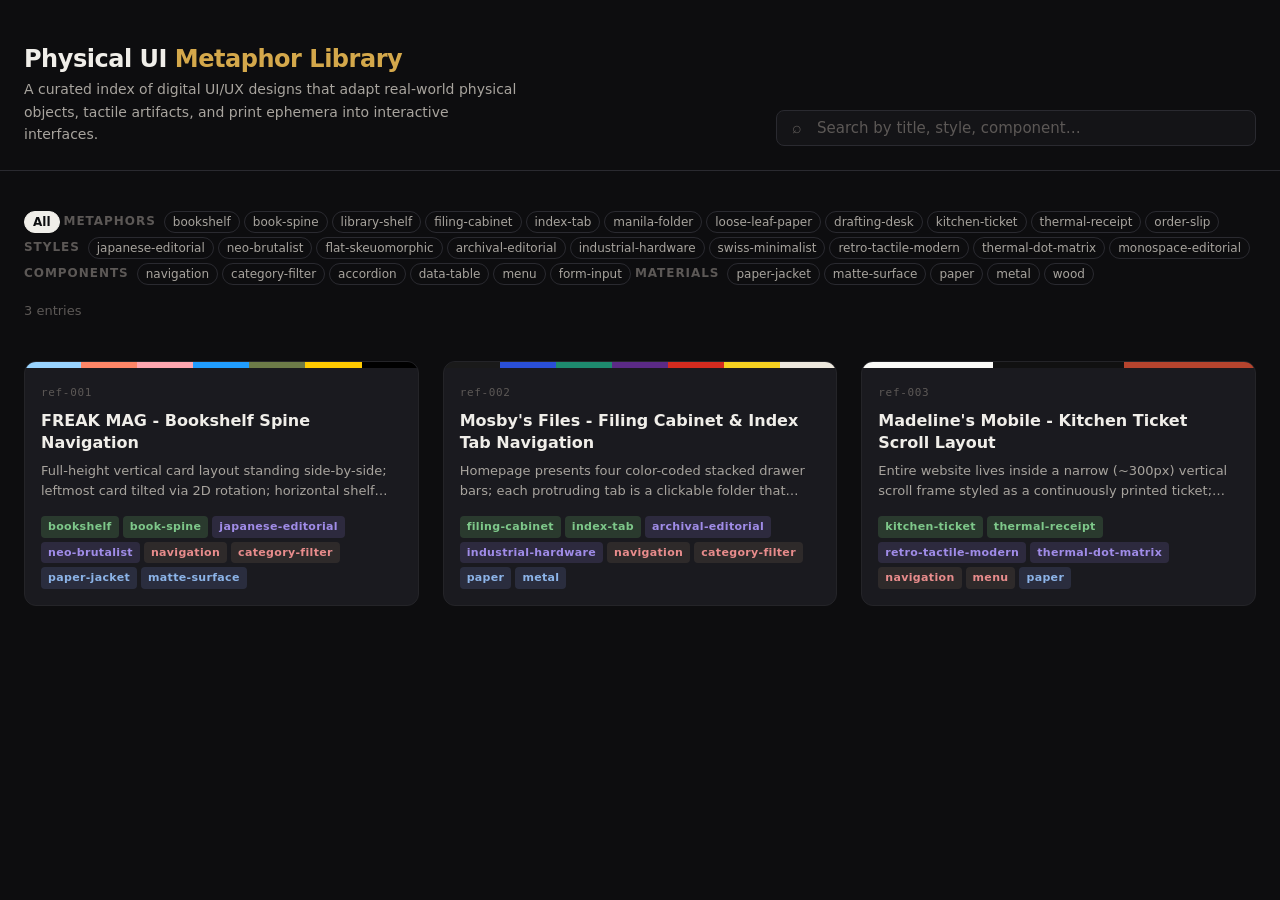
==== frontend_library/index.html @ 83a32ca1 "Add frontend for view" ====
<!DOCTYPE html>
<html lang="en">
<head>
  <meta charset="UTF-8" />
  <meta name="viewport" content="width=device-width, initial-scale=1.0" />
  <meta name="description" content="A curated library of digital UI/UX designs that adapt physical real-world objects and tactile artifacts." />
  <title>Physical UI Metaphor Library</title>

  <link rel="stylesheet" href="assets/css/variables.css" />
  <link rel="stylesheet" href="assets/css/layout.css" />
  <link rel="stylesheet" href="assets/css/components.css" />
</head>
<body>

  <header class="site-header">
    <div class="container">
      <div class="site-header__inner">
        <div>
          <h1 class="site-header__title">Physical UI <span>Metaphor Library</span></h1>
          <p class="site-header__description">
            A curated index of digital UI/UX designs that adapt real-world physical objects,
            tactile artifacts, and print ephemera into interactive interfaces.
          </p>
        </div>
        <div class="search-bar">
          <span class="search-bar__icon" aria-hidden="true">⌕</span>
          <input
            id="search-input"
            class="search-bar__input"
            type="search"
            placeholder="Search by title, style, component…"
            aria-label="Search references"
            autocomplete="off"
            spellcheck="false"
          />
        </div>
      </div>
    </div>
  </header>

  <main class="container">
    <div class="controls">
      <div style="display:flex; align-items:center; justify-content:space-between; gap:1rem; flex-wrap:wrap;">
        <div id="filter-pills" class="filter-pills" role="group" aria-label="Filter by tag"></div>
        <span id="results-count" class="results-count" aria-live="polite"></span>
      </div>
    </div>

    <div id="gallery" class="gallery-grid" role="list" aria-label="Reference entries">
      <!-- Cards injected by app.js -->
      <div class="skeleton" style="height:220px;border-radius:12px;"></div>
      <div class="skeleton" style="height:220px;border-radius:12px;"></div>
      <div class="skeleton" style="height:220px;border-radius:12px;"></div>
    </div>
  </main>

  <script type="module" src="assets/js/utils.js"></script>
  <script type="module" src="assets/js/app.js"></script>
</body>
</html>
---- frontend_library/assets/css/variables.css ----
/* ============================================================
   variables.css — Design token custom properties
   ============================================================ */

:root {
  /* Backgrounds */
  --bg-page:      #0d0d0f;
  --bg-surface:   #141417;
  --bg-card:      #1a1a1f;
  --bg-card-hover:#1f1f26;

  /* Text */
  --text-primary:   #f0eee9;
  --text-secondary: #a8a49e;
  --text-muted:     #5c5856;

  /* Accent & Borders */
  --accent:          #d4a84b;
  --accent-muted:    #8a6d2e;
  --border-subtle:   #2a2a30;
  --border-focus:    #d4a84b;
  --border-card:     #242428;

  /* Tag category colors */
  --tag-metaphor:    #2a3a2e;
  --tag-metaphor-fg: #7ec88a;
  --tag-style:       #2d2a3e;
  --tag-style-fg:    #a08ce8;
  --tag-component:   #2e2a2a;
  --tag-component-fg:#e88c8c;
  --tag-material:    #2a2d3e;
  --tag-material-fg: #8cb4e8;

  /* Spacing */
  --space-xs:  4px;
  --space-sm:  8px;
  --space-md:  16px;
  --space-lg:  24px;
  --space-xl:  40px;
  --space-2xl: 64px;

  /* Radii */
  --radius-sm:  4px;
  --radius-md:  8px;
  --radius-lg:  12px;
  --radius-pill: 999px;

  /* Typography */
  --font-sans: 'Inter', 'Segoe UI', system-ui, -apple-system, sans-serif;
  --font-mono: 'JetBrains Mono', 'Fira Code', 'Cascadia Code', ui-monospace, monospace;

  /* Transitions */
  --transition-fast: 120ms ease;
  --transition-base: 200ms ease;
}
---- frontend_library/assets/css/layout.css ----
/* ============================================================
   layout.css — Reset, container, and responsive grid
   ============================================================ */

/* Universal box-sizing reset */
*,
*::before,
*::after {
  box-sizing: border-box;
  margin: 0;
  padding: 0;
}

/* Clean body defaults */
html {
  font-size: 16px;
  -webkit-text-size-adjust: 100%;
  scroll-behavior: smooth;
}

body {
  background-color: var(--bg-page);
  color: var(--text-primary);
  font-family: var(--font-sans);
  font-size: 0.9375rem;
  line-height: 1.6;
  min-height: 100vh;
  -webkit-font-smoothing: antialiased;
  -moz-osx-font-smoothing: grayscale;
}

/* Responsive container */
.container {
  max-width: 1280px;
  margin: 0 auto;
  padding: 0 var(--space-lg);
  width: 100%;
}

/* ── Site header ── */
.site-header {
  border-bottom: 1px solid var(--border-subtle);
  padding: var(--space-xl) 0 var(--space-lg);
  margin-bottom: var(--space-xl);
}

.site-header__inner {
  display: flex;
  flex-direction: column;
  gap: var(--space-lg);
}

.site-header__title {
  font-size: 1.5rem;
  font-weight: 700;
  letter-spacing: -0.02em;
  color: var(--text-primary);
}

.site-header__title span {
  color: var(--accent);
}

.site-header__description {
  color: var(--text-secondary);
  font-size: 0.875rem;
  max-width: 56ch;
}

/* ── Gallery grid ── */
.gallery-grid {
  display: grid;
  grid-template-columns: repeat(auto-fill, minmax(320px, 1fr));
  gap: var(--space-lg);
  align-items: start;
}

/* ── Detail layout ── */
.detail-layout {
  display: grid;
  grid-template-columns: 1fr;
  gap: var(--space-xl);
  padding-bottom: var(--space-2xl);
}

@media (min-width: 768px) {
  .detail-layout {
    grid-template-columns: 1fr 1fr;
  }
  .detail-layout__full {
    grid-column: 1 / -1;
  }
}

/* ── Controls bar ── */
.controls {
  display: flex;
  flex-direction: column;
  gap: var(--space-md);
  margin-bottom: var(--space-xl);
}

@media (min-width: 640px) {
  .site-header__inner {
    flex-direction: row;
    align-items: flex-end;
    justify-content: space-between;
  }
  .site-header__description {
    text-align: left;
  }
}

/* ── Empty state ── */
.empty-state {
  grid-column: 1 / -1;
  text-align: center;
  padding: var(--space-2xl) 0;
  color: var(--text-muted);
}

.empty-state__icon {
  font-size: 2.5rem;
  margin-bottom: var(--space-md);
}

.empty-state__message {
  font-size: 1rem;
  color: var(--text-secondary);
}

/* ── Back link ── */
.back-link {
  display: inline-flex;
  align-items: center;
  gap: var(--space-xs);
  color: var(--text-secondary);
  text-decoration: none;
  font-size: 0.875rem;
  transition: color var(--transition-fast);
  margin-bottom: var(--space-xl);
  margin-top: var(--space-lg);
}

.back-link:hover {
  color: var(--accent);
}

/* ── Error state ── */
.error-state {
  text-align: center;
  padding: var(--space-2xl) 0;
}

.error-state__code {
  font-family: var(--font-mono);
  font-size: 3rem;
  font-weight: 700;
  color: var(--border-subtle);
}

.error-state__message {
  color: var(--text-secondary);
  margin-top: var(--space-sm);
  margin-bottom: var(--space-lg);
}
---- frontend_library/assets/css/components.css ----
/* ============================================================
   components.css — Cards, search bar, pills, swatches, detail
   ============================================================ */

/* ── Search bar ── */
.search-bar {
  position: relative;
  width: 100%;
  max-width: 480px;
}

.search-bar__icon {
  position: absolute;
  left: var(--space-md);
  top: 50%;
  transform: translateY(-50%);
  color: var(--text-muted);
  pointer-events: none;
  font-size: 1rem;
}

.search-bar__input {
  width: 100%;
  background: var(--bg-surface);
  border: 1px solid var(--border-subtle);
  border-radius: var(--radius-md);
  color: var(--text-primary);
  font-family: var(--font-sans);
  font-size: 0.9375rem;
  padding: var(--space-sm) var(--space-md) var(--space-sm) 2.5rem;
  outline: none;
  transition: border-color var(--transition-fast), box-shadow var(--transition-fast);
}

.search-bar__input::placeholder {
  color: var(--text-muted);
}

.search-bar__input:focus {
  border-color: var(--border-focus);
  box-shadow: 0 0 0 3px color-mix(in srgb, var(--accent) 15%, transparent);
}

/* ── Filter pills ── */
.filter-pills {
  display: flex;
  flex-wrap: wrap;
  gap: var(--space-xs);
  align-items: center;
}

.filter-pills__label {
  font-size: 0.75rem;
  font-weight: 600;
  color: var(--text-muted);
  letter-spacing: 0.08em;
  text-transform: uppercase;
  margin-right: var(--space-xs);
  white-space: nowrap;
}

.pill {
  display: inline-flex;
  align-items: center;
  gap: var(--space-xs);
  padding: 3px var(--space-sm);
  border-radius: var(--radius-pill);
  border: 1px solid var(--border-subtle);
  background: transparent;
  color: var(--text-secondary);
  font-size: 0.75rem;
  font-family: var(--font-sans);
  font-weight: 500;
  cursor: pointer;
  transition: all var(--transition-fast);
  white-space: nowrap;
}

.pill:hover {
  border-color: var(--accent-muted);
  color: var(--text-primary);
}

.pill.is-active {
  background: var(--accent);
  border-color: var(--accent);
  color: #0d0d0f;
  font-weight: 600;
}

.pill[data-category="all"].is-active {
  background: var(--text-primary);
  border-color: var(--text-primary);
  color: var(--bg-page);
}

/* ── Reference card ── */
.ref-card {
  background: var(--bg-card);
  border: 1px solid var(--border-card);
  border-radius: var(--radius-lg);
  overflow: hidden;
  cursor: pointer;
  text-decoration: none;
  color: inherit;
  display: flex;
  flex-direction: column;
  transition: transform var(--transition-base), border-color var(--transition-base), box-shadow var(--transition-base);
}

.ref-card:hover {
  transform: translateY(-3px);
  border-color: var(--accent-muted);
  box-shadow: 0 8px 32px rgba(0, 0, 0, 0.4);
}

.ref-card:focus-visible {
  outline: 2px solid var(--border-focus);
  outline-offset: 2px;
}

/* Card color strip */
.ref-card__swatch-strip {
  display: flex;
  height: 6px;
  overflow: hidden;
}

.ref-card__swatch-strip-item {
  flex: 1;
}

/* Card body */
.ref-card__body {
  padding: var(--space-md);
  display: flex;
  flex-direction: column;
  gap: var(--space-sm);
  flex: 1;
}

.ref-card__id {
  font-family: var(--font-mono);
  font-size: 0.6875rem;
  color: var(--text-muted);
  letter-spacing: 0.06em;
}

.ref-card__title {
  font-size: 1rem;
  font-weight: 600;
  color: var(--text-primary);
  line-height: 1.35;
}

.ref-card__affordance {
  font-size: 0.8125rem;
  color: var(--text-secondary);
  line-height: 1.5;
  display: -webkit-box;
  -webkit-line-clamp: 2;
  -webkit-box-orient: vertical;
  overflow: hidden;
}

/* Card tags */
.ref-card__tags {
  display: flex;
  flex-wrap: wrap;
  gap: var(--space-xs);
  margin-top: auto;
  padding-top: var(--space-sm);
}

/* ── Tag badges ── */
.badge {
  display: inline-block;
  padding: 2px 7px;
  border-radius: var(--radius-sm);
  font-size: 0.6875rem;
  font-weight: 600;
  letter-spacing: 0.03em;
  white-space: nowrap;
}

.badge--metaphor {
  background: var(--tag-metaphor);
  color: var(--tag-metaphor-fg);
}

.badge--style {
  background: var(--tag-style);
  color: var(--tag-style-fg);
}

.badge--component {
  background: var(--tag-component);
  color: var(--tag-component-fg);
}

.badge--material {
  background: var(--tag-material);
  color: var(--tag-material-fg);
}

/* ── Color swatches (interactive) ── */
.swatch-row {
  display: flex;
  flex-wrap: wrap;
  gap: var(--space-sm);
}

.swatch {
  position: relative;
  width: 36px;
  height: 36px;
  border-radius: var(--radius-sm);
  border: 1px solid rgba(255,255,255,0.08);
  cursor: pointer;
  transition: transform var(--transition-fast), box-shadow var(--transition-fast);
  flex-shrink: 0;
}

.swatch:hover {
  transform: scale(1.15);
  box-shadow: 0 4px 12px rgba(0,0,0,0.5);
}

.swatch::after {
  content: attr(data-hex);
  position: absolute;
  bottom: calc(100% + 6px);
  left: 50%;
  transform: translateX(-50%);
  background: var(--bg-surface);
  border: 1px solid var(--border-subtle);
  border-radius: var(--radius-sm);
  color: var(--text-primary);
  font-family: var(--font-mono);
  font-size: 0.6875rem;
  padding: 2px 6px;
  white-space: nowrap;
  opacity: 0;
  pointer-events: none;
  transition: opacity var(--transition-fast);
  z-index: 10;
}

.swatch:hover::after,
.swatch.is-copied::after {
  opacity: 1;
}

.swatch.is-copied::after {
  content: 'Copied!';
  color: var(--accent);
}

/* ── Detail view sections ── */
.section-title {
  font-size: 0.6875rem;
  font-weight: 700;
  letter-spacing: 0.1em;
  text-transform: uppercase;
  color: var(--text-muted);
  margin-bottom: var(--space-md);
  padding-bottom: var(--space-sm);
  border-bottom: 1px solid var(--border-subtle);
}

.detail-panel {
  background: var(--bg-surface);
  border: 1px solid var(--border-subtle);
  border-radius: var(--radius-lg);
  padding: var(--space-lg);
}

.detail-panel + .detail-panel {
  /* spacing handled by grid gap */
}

.detail-header {
  margin-bottom: var(--space-xl);
}

.detail-header__id {
  font-family: var(--font-mono);
  font-size: 0.75rem;
  color: var(--accent);
  letter-spacing: 0.06em;
  margin-bottom: var(--space-sm);
}

.detail-header__title {
  font-size: 1.75rem;
  font-weight: 700;
  letter-spacing: -0.02em;
  line-height: 1.2;
  margin-bottom: var(--space-md);
}

.detail-header__tags {
  display: flex;
  flex-wrap: wrap;
  gap: var(--space-xs);
}

/* Token spec rows */
.token-spec {
  display: flex;
  flex-direction: column;
  gap: var(--space-xs);
  margin-bottom: var(--space-md);
}

.token-spec__label {
  font-size: 0.75rem;
  font-weight: 600;
  color: var(--text-muted);
  letter-spacing: 0.06em;
  text-transform: uppercase;
}

.token-spec__value {
  font-size: 0.875rem;
  color: var(--text-secondary);
  line-height: 1.5;
}

.token-spec__value--mono {
  font-family: var(--font-mono);
  font-size: 0.8125rem;
  background: var(--bg-card);
  border: 1px solid var(--border-subtle);
  border-radius: var(--radius-sm);
  padding: var(--space-sm) var(--space-md);
  color: var(--text-primary);
}

/* Affordance block */
.affordance-block {
  display: flex;
  flex-direction: column;
  gap: var(--space-md);
}

.affordance-item {
  padding: var(--space-md);
  background: var(--bg-card);
  border-radius: var(--radius-md);
  border-left: 3px solid var(--border-subtle);
}

.affordance-item--physical {
  border-left-color: var(--tag-metaphor-fg);
}

.affordance-item--digital {
  border-left-color: var(--tag-component-fg);
}

.affordance-item__label {
  font-size: 0.6875rem;
  font-weight: 700;
  letter-spacing: 0.08em;
  text-transform: uppercase;
  color: var(--text-muted);
  margin-bottom: var(--space-xs);
}

.affordance-item__text {
  font-size: 0.875rem;
  color: var(--text-primary);
  line-height: 1.6;
}

/* Mechanics list */
.mechanics-list {
  list-style: none;
  display: flex;
  flex-direction: column;
  gap: var(--space-sm);
}

.mechanics-list__item {
  display: flex;
  gap: var(--space-sm);
  align-items: flex-start;
  font-size: 0.875rem;
  color: var(--text-secondary);
  line-height: 1.5;
  padding: var(--space-sm) var(--space-md);
  background: var(--bg-card);
  border-radius: var(--radius-md);
}

.mechanics-list__item::before {
  content: '→';
  color: var(--accent);
  flex-shrink: 0;
  font-family: var(--font-mono);
}

/* Usability notes */
.usability-block {
  font-size: 0.875rem;
  color: var(--text-secondary);
  line-height: 1.7;
  padding: var(--space-md);
  background: var(--bg-card);
  border-radius: var(--radius-md);
  border: 1px solid var(--border-subtle);
}

/* Results count */
.results-count {
  font-size: 0.8125rem;
  color: var(--text-muted);
  align-self: center;
}

/* Loading skeleton pulse */
@keyframes pulse {
  0%, 100% { opacity: 0.4; }
  50% { opacity: 0.8; }
}

.skeleton {
  background: var(--bg-card);
  border-radius: var(--radius-md);
  animation: pulse 1.5s ease-in-out infinite;
}



/* ── Preview Stage ─────────────────────────────────────────────────────────── */

.preview-stage {
  background: var(--bg-surface);
  border: 1px solid var(--border-subtle);
  border-radius: var(--radius-lg);
  padding: var(--space-lg);
  min-height: 320px;
  display: flex;
  flex-direction: column;
  overflow: hidden;
  position: relative;
}

.preview-stage__loading {
  display: flex;
  align-items: center;
  justify-content: center;
  flex: 1;
  color: var(--text-muted);
  font-size: 0.875rem;
  gap: var(--space-sm);
}

.preview-stage__loading::before {
  content: '';
  width: 14px;
  height: 14px;
  border: 2px solid var(--border-subtle);
  border-top-color: var(--accent);
  border-radius: 50%;
  animation: preview-spin 0.7s linear infinite;
  flex-shrink: 0;
}

@keyframes preview-spin {
  to { transform: rotate(360deg); }
}

.preview-stage__error {
  display: flex;
  align-items: center;
  justify-content: center;
  flex: 1;
  font-size: 0.8125rem;
  color: var(--text-muted);
  font-style: italic;
}
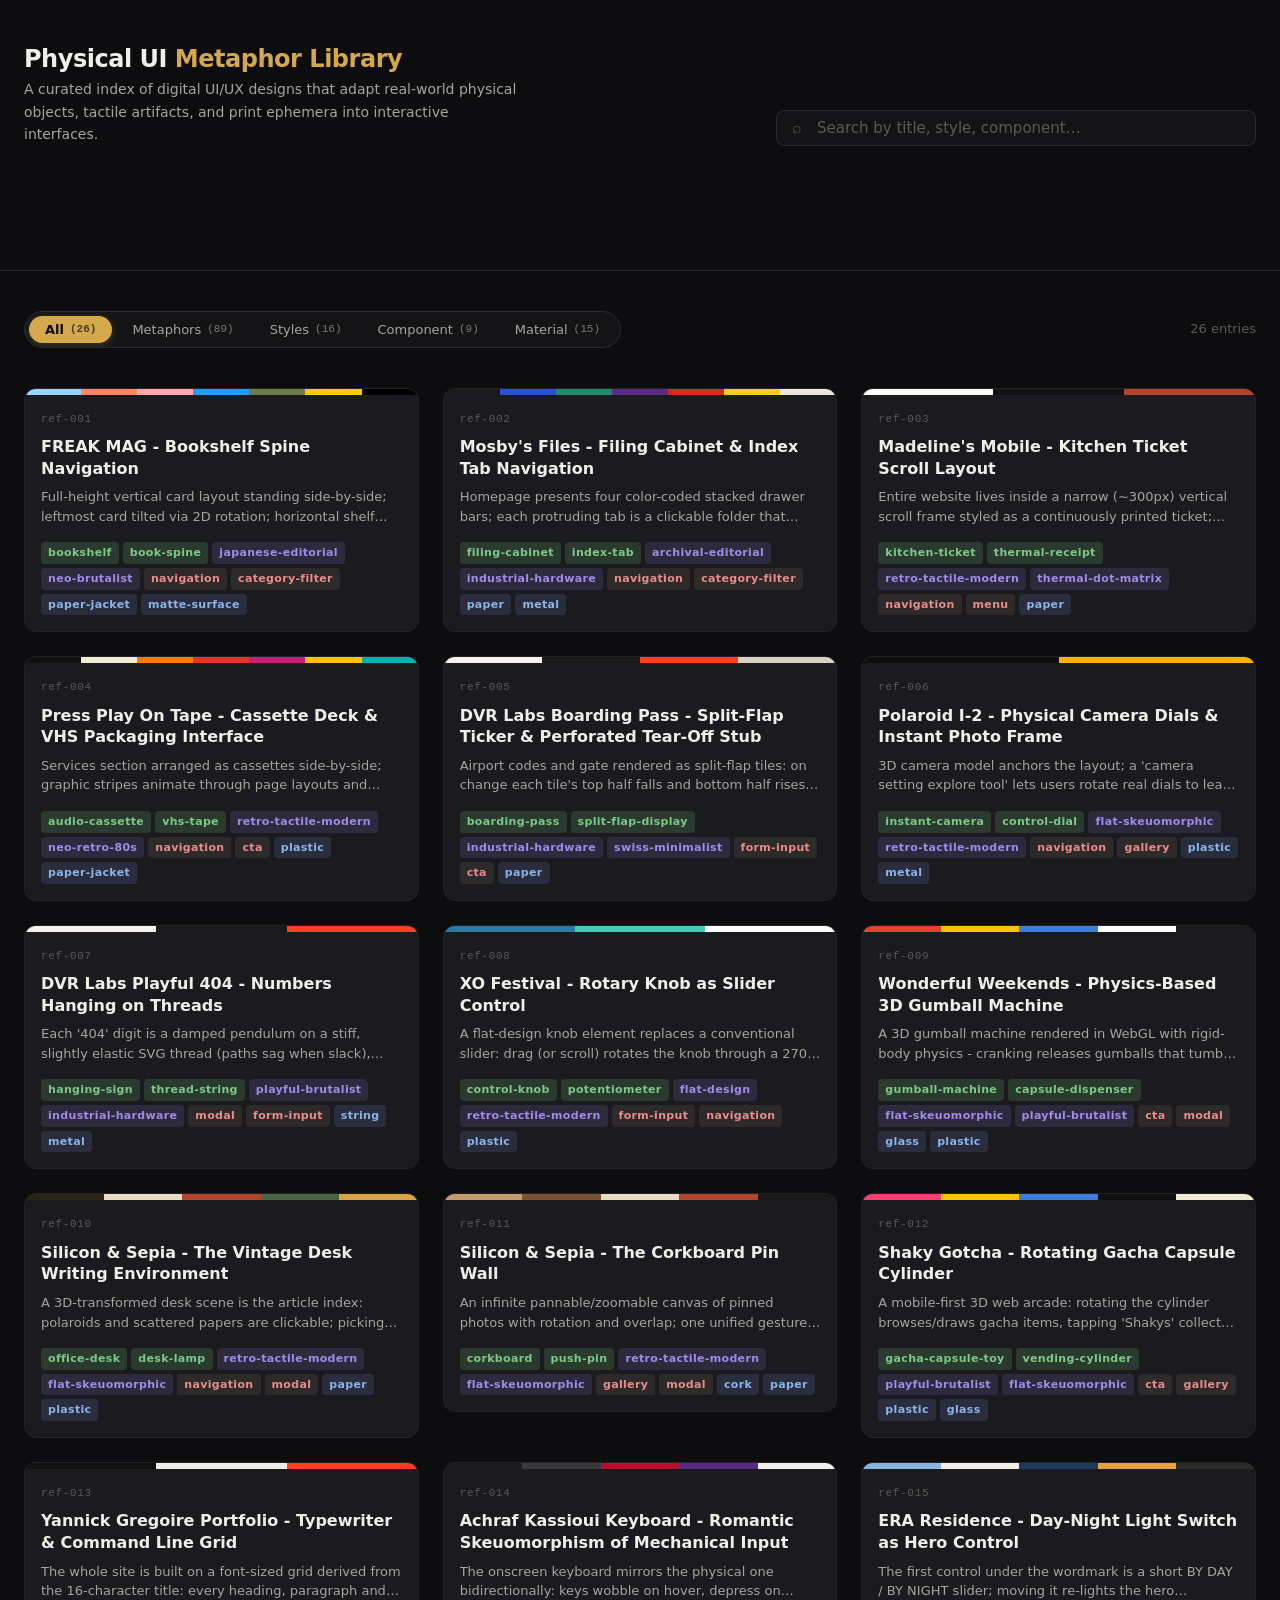
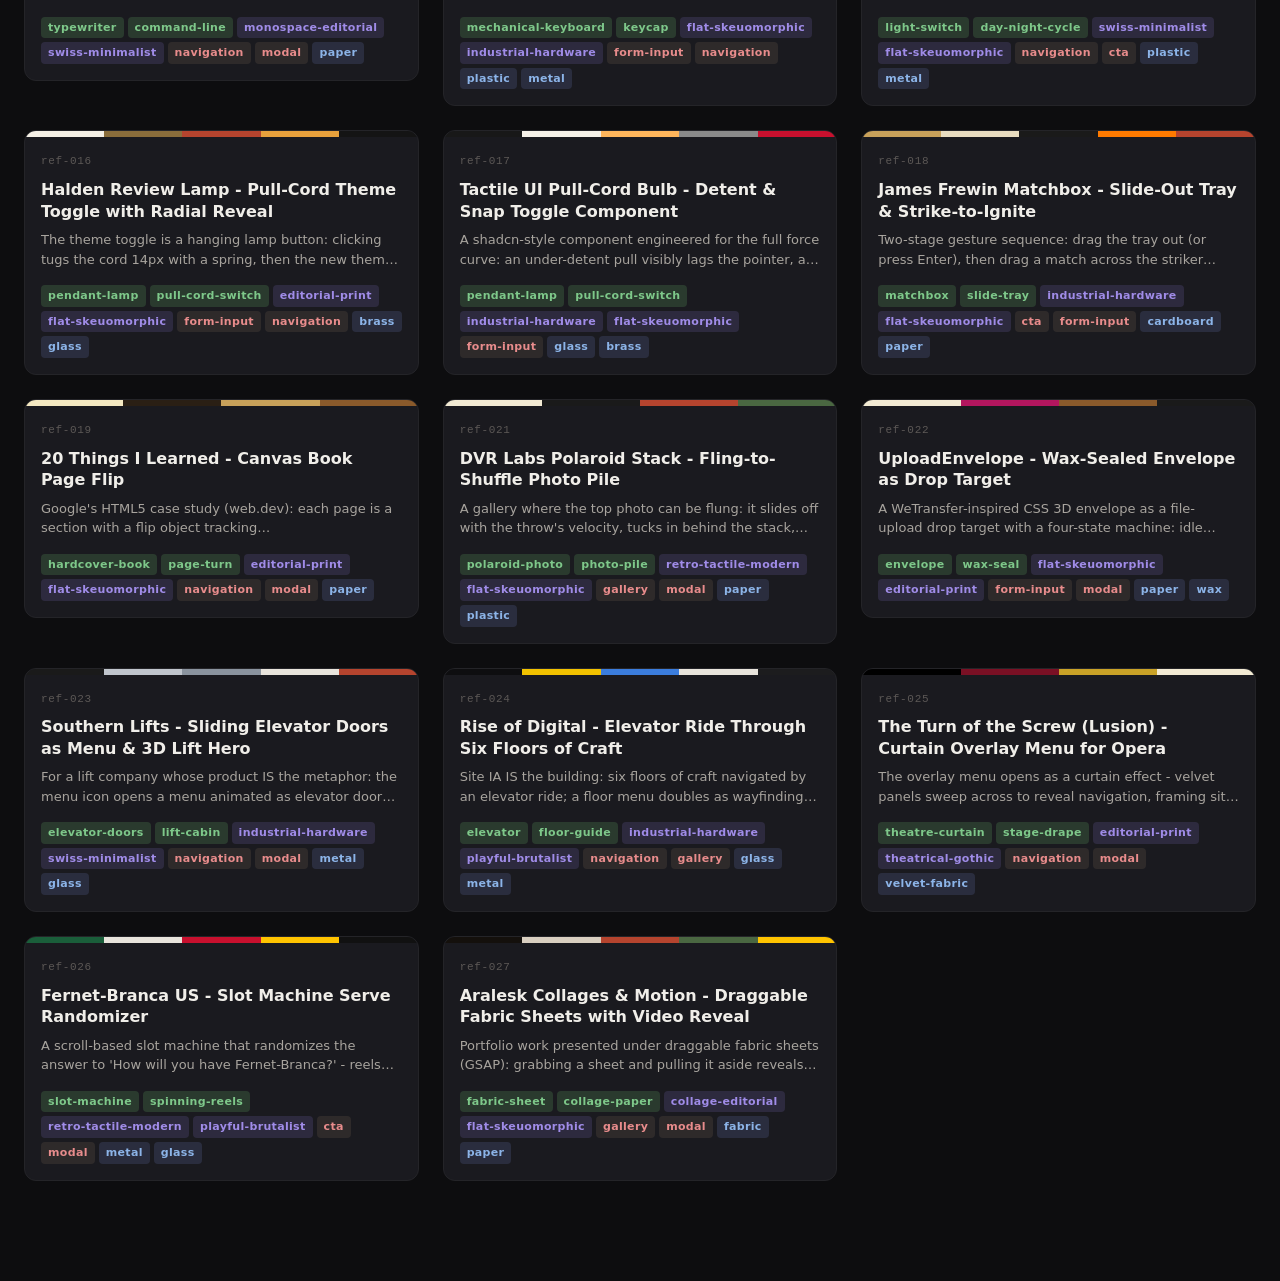
==== commit c2e5d93b: "update" ====
--- a/frontend_library/index.html
+++ b/frontend_library/index.html
@@ -40,9 +40,18 @@
 
   <main class="container">
     <div class="controls">
-      <div style="display:flex; align-items:center; justify-content:space-between; gap:1rem; flex-wrap:wrap;">
+      <!-- Tier 1: Category Tab Navigation -->
+      <div class="nav-tabs-bar">
+        <div id="category-tabs" class="nav-tabs" role="tablist" aria-label="Filter category tabs"></div>
+        <span id="results-count" class="results-count" aria-live="polite"></span>
+      </div>
+
+      <!-- Tier 2: Sub-filter Pills (Contextual to selected tab) -->
+      <div id="sub-filter-row" class="sub-filter-row" style="display: none;">
+        <div class="sub-filter-header">
+          <span id="sub-filter-title" class="sub-filter-title">Filter by Tag</span>
+        </div>
         <div id="filter-pills" class="filter-pills" role="group" aria-label="Filter by tag"></div>
-        <span id="results-count" class="results-count" aria-live="polite"></span>
       </div>
     </div>
 
--- a/frontend_library/assets/css/layout.css
+++ b/frontend_library/assets/css/layout.css
@@ -35,6 +35,7 @@
   margin: 0 auto;
   padding: 0 var(--space-lg);
   width: 100%;
+  padding-bottom: 100px;
 }
 
 /* ── Site header ── */
@@ -87,6 +88,7 @@
   .detail-layout {
     grid-template-columns: 1fr 1fr;
   }
+
   .detail-layout__full {
     grid-column: 1 / -1;
   }
@@ -106,6 +108,7 @@
     align-items: flex-end;
     justify-content: space-between;
   }
+
   .site-header__description {
     text-align: left;
   }
@@ -163,5 +166,4 @@
   color: var(--text-secondary);
   margin-top: var(--space-sm);
   margin-bottom: var(--space-lg);
-}
-
+}
--- a/frontend_library/assets/css/components.css
+++ b/frontend_library/assets/css/components.css
@@ -41,22 +41,99 @@
   box-shadow: 0 0 0 3px color-mix(in srgb, var(--accent) 15%, transparent);
 }
 
-/* ── Filter pills ── */
+/* ── Category Tab Navigation ── */
+.nav-tabs-bar {
+  display: flex;
+  align-items: center;
+  justify-content: space-between;
+  gap: var(--space-md);
+  flex-wrap: wrap;
+  width: 100%;
+}
+
+.nav-tabs {
+  display: inline-flex;
+  gap: 4px;
+  background: var(--bg-surface);
+  padding: 4px;
+  border-radius: var(--radius-pill);
+  border: 1px solid var(--border-subtle);
+  overflow-x: auto;
+  max-width: 100%;
+}
+
+.tab-btn {
+  display: inline-flex;
+  align-items: center;
+  gap: 6px;
+  padding: 6px 16px;
+  border-radius: var(--radius-pill);
+  border: none;
+  background: transparent;
+  color: var(--text-secondary);
+  font-family: var(--font-sans);
+  font-size: 0.8125rem;
+  font-weight: 500;
+  cursor: pointer;
+  transition: all var(--transition-fast);
+  white-space: nowrap;
+}
+
+.tab-btn:hover {
+  color: var(--text-primary);
+  background: rgba(255, 255, 255, 0.05);
+}
+
+.tab-btn.is-active {
+  background: var(--accent);
+  color: #0d0d0f;
+  font-weight: 600;
+  box-shadow: 0 2px 8px rgba(212, 168, 75, 0.25);
+}
+
+.tab-count {
+  font-family: var(--font-mono);
+  font-size: 0.6875rem;
+  opacity: 0.7;
+}
+
+/* ── Contextual Sub-filter Row ── */
+.sub-filter-row {
+  width: 100%;
+  margin-top: var(--space-sm);
+  padding: var(--space-sm) var(--space-md);
+  background: rgba(255, 255, 255, 0.02);
+  border: 1px solid var(--border-subtle);
+  border-radius: var(--radius-md);
+  animation: tabFadeIn 0.2s cubic-bezier(0.2, 0.8, 0.2, 1);
+}
+
+@keyframes tabFadeIn {
+  from { opacity: 0; transform: translateY(-4px); }
+  to { opacity: 1; transform: translateY(0); }
+}
+
+.sub-filter-header {
+  display: flex;
+  align-items: center;
+  justify-content: space-between;
+  margin-bottom: var(--space-xs);
+}
+
+.sub-filter-title {
+  font-size: 0.6875rem;
+  font-weight: 700;
+  letter-spacing: 0.1em;
+  text-transform: uppercase;
+  color: var(--text-muted);
+}
+
+/* ── Sub-filter pills ── */
 .filter-pills {
   display: flex;
   flex-wrap: wrap;
   gap: var(--space-xs);
   align-items: center;
-}
-
-.filter-pills__label {
-  font-size: 0.75rem;
-  font-weight: 600;
-  color: var(--text-muted);
-  letter-spacing: 0.08em;
-  text-transform: uppercase;
-  margin-right: var(--space-xs);
-  white-space: nowrap;
 }
 
 .pill {
@@ -79,6 +156,7 @@
 .pill:hover {
   border-color: var(--accent-muted);
   color: var(--text-primary);
+  background: rgba(255, 255, 255, 0.03);
 }
 
 .pill.is-active {
@@ -88,7 +166,7 @@
   font-weight: 600;
 }
 
-.pill[data-category="all"].is-active {
+.pill[data-value="all"].is-active {
   background: var(--text-primary);
   border-color: var(--text-primary);
   color: var(--bg-page);
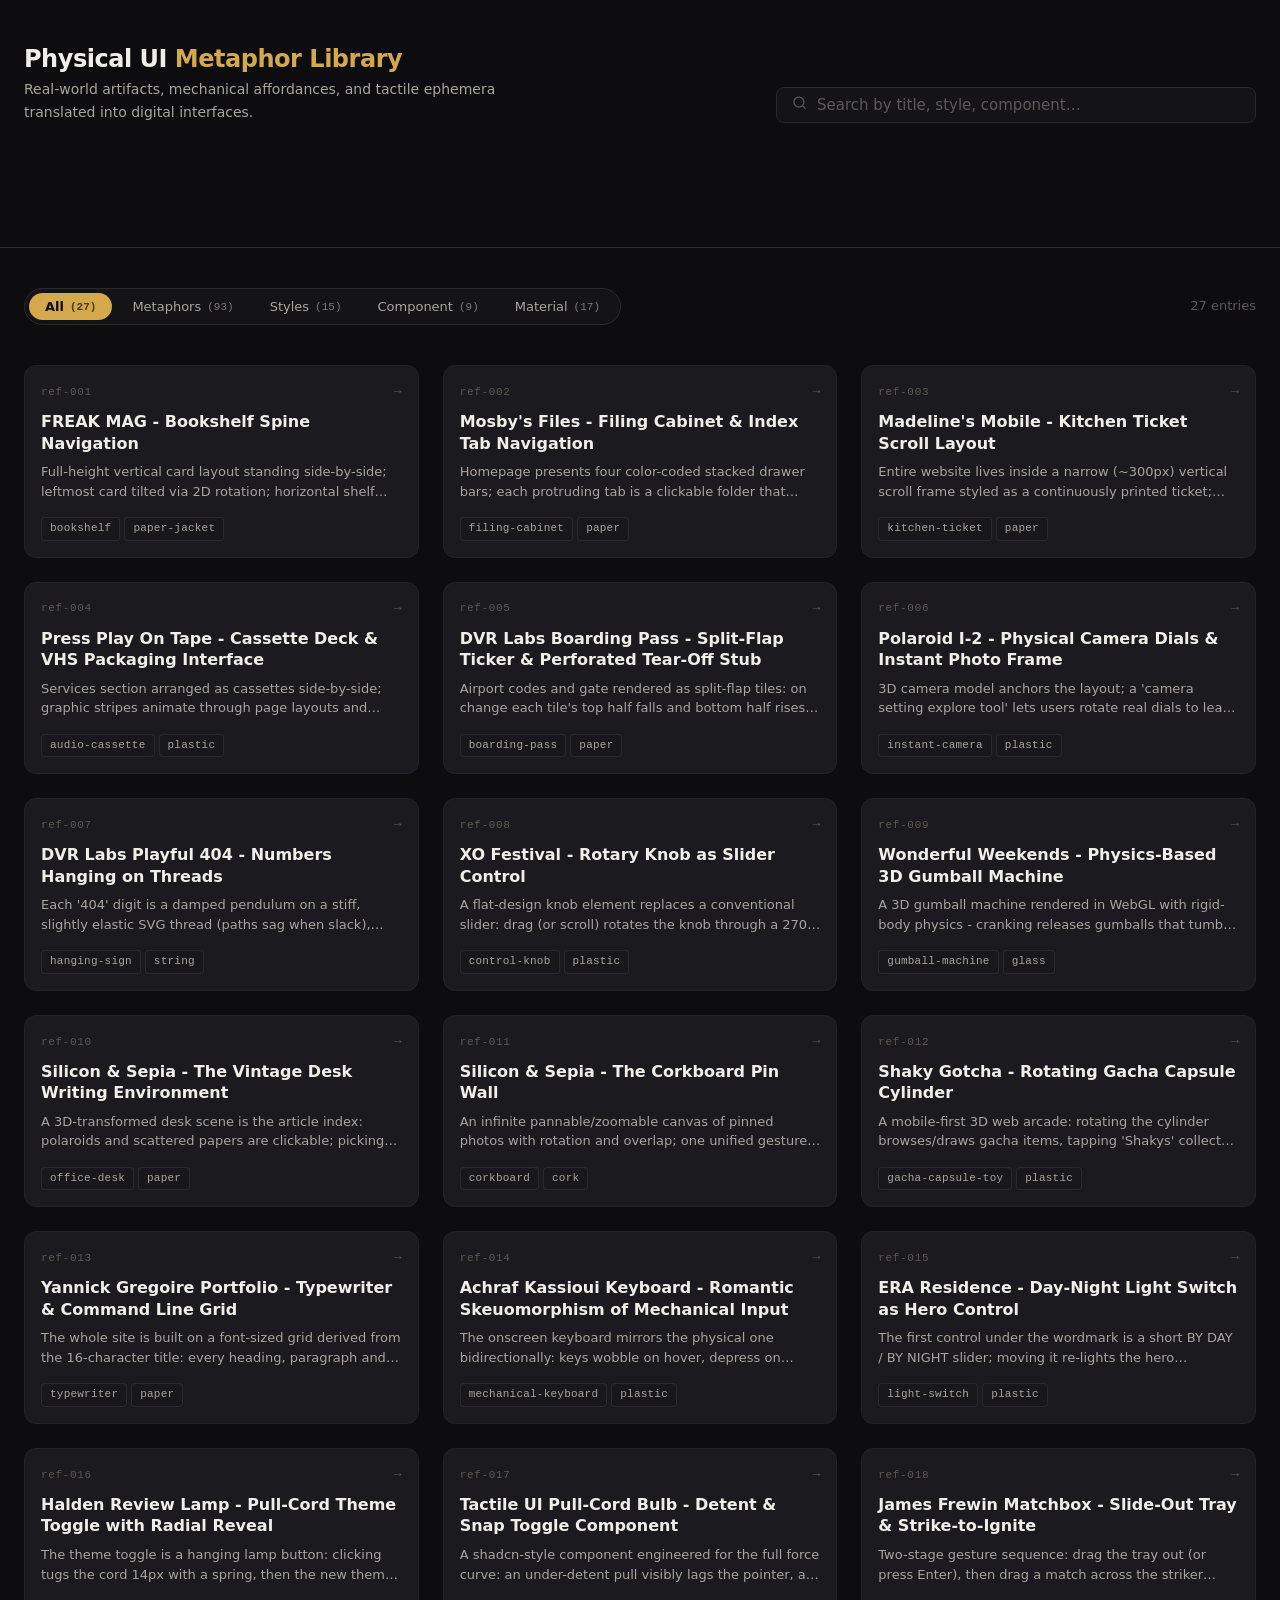
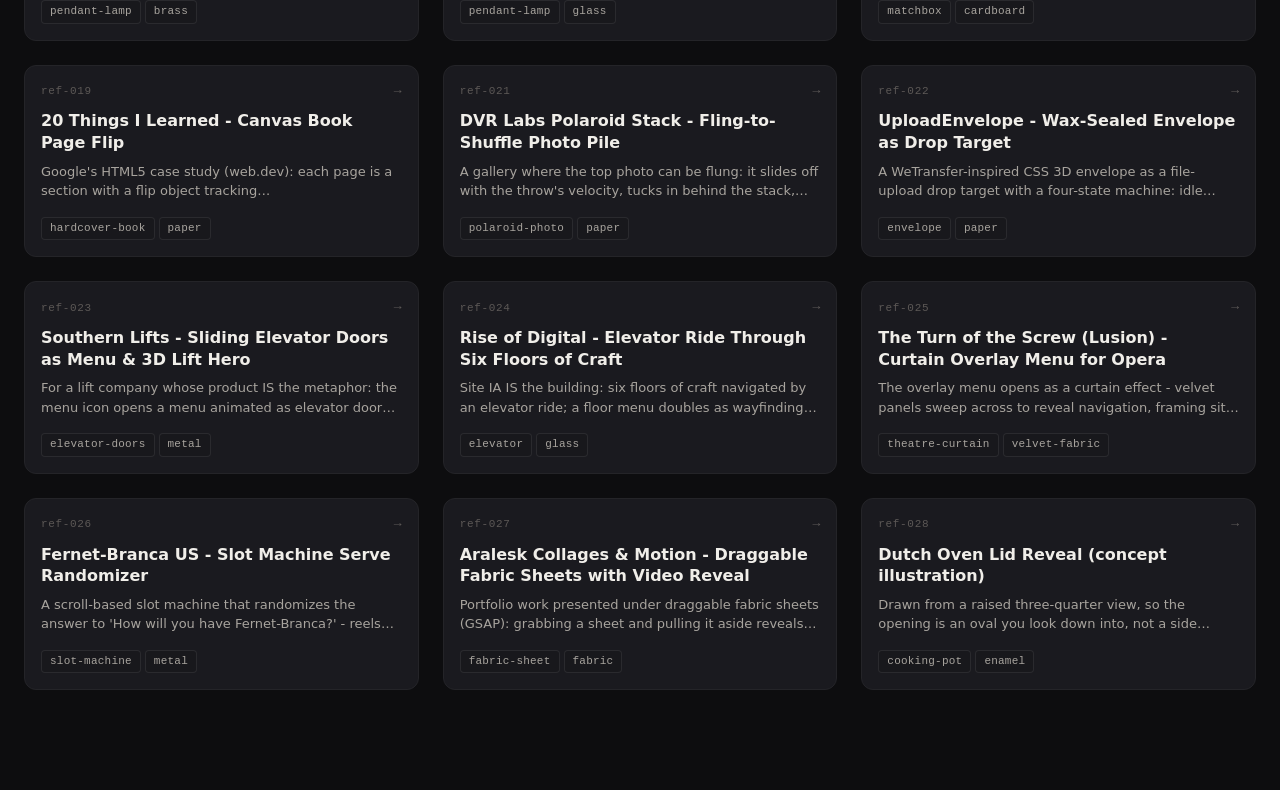
==== commit 682ea261: "update" ====
--- a/frontend_library/index.html
+++ b/frontend_library/index.html
@@ -18,12 +18,16 @@
         <div>
           <h1 class="site-header__title">Physical UI <span>Metaphor Library</span></h1>
           <p class="site-header__description">
-            A curated index of digital UI/UX designs that adapt real-world physical objects,
-            tactile artifacts, and print ephemera into interactive interfaces.
+            Real-world artifacts, mechanical affordances, and tactile ephemera translated into digital interfaces.
           </p>
         </div>
         <div class="search-bar">
-          <span class="search-bar__icon" aria-hidden="true">⌕</span>
+          <span class="search-bar__icon" aria-hidden="true">
+            <svg width="15" height="15" viewBox="0 0 24 24" fill="none" stroke="currentColor" stroke-width="2" stroke-linecap="round" stroke-linejoin="round">
+              <circle cx="11" cy="11" r="8"></circle>
+              <line x1="21" y1="21" x2="16.65" y2="16.65"></line>
+            </svg>
+          </span>
           <input
             id="search-input"
             class="search-bar__input"
--- a/frontend_library/assets/css/variables.css
+++ b/frontend_library/assets/css/variables.css
@@ -21,15 +21,12 @@
   --border-focus:    #d4a84b;
   --border-card:     #242428;
 
-  /* Tag category colors */
-  --tag-metaphor:    #2a3a2e;
-  --tag-metaphor-fg: #7ec88a;
-  --tag-style:       #2d2a3e;
-  --tag-style-fg:    #a08ce8;
-  --tag-component:   #2e2a2a;
-  --tag-component-fg:#e88c8c;
-  --tag-material:    #2a2d3e;
-  --tag-material-fg: #8cb4e8;
+  /* Tag category colors (Neutralized monochrome hierarchy) */
+  --badge-bg:        #18181c;
+  --badge-border:    rgba(255, 255, 255, 0.08);
+  --badge-fg:        #a8a49e;
+  --badge-hover-bg:  #222228;
+  --badge-hover-fg:  #f0eee9;
 
   /* Spacing */
   --space-xs:  4px;
--- a/frontend_library/assets/css/components.css
+++ b/frontend_library/assets/css/components.css
@@ -88,7 +88,6 @@
   background: var(--accent);
   color: #0d0d0f;
   font-weight: 600;
-  box-shadow: 0 2px 8px rgba(212, 168, 75, 0.25);
 }
 
 .tab-count {
@@ -105,12 +104,6 @@
   background: rgba(255, 255, 255, 0.02);
   border: 1px solid var(--border-subtle);
   border-radius: var(--radius-md);
-  animation: tabFadeIn 0.2s cubic-bezier(0.2, 0.8, 0.2, 1);
-}
-
-@keyframes tabFadeIn {
-  from { opacity: 0; transform: translateY(-4px); }
-  to { opacity: 1; transform: translateY(0); }
 }
 
 .sub-filter-header {
@@ -183,13 +176,12 @@
   color: inherit;
   display: flex;
   flex-direction: column;
-  transition: transform var(--transition-base), border-color var(--transition-base), box-shadow var(--transition-base);
+  transition: border-color var(--transition-base), background var(--transition-base);
 }
 
 .ref-card:hover {
-  transform: translateY(-3px);
-  border-color: var(--accent-muted);
-  box-shadow: 0 8px 32px rgba(0, 0, 0, 0.4);
+  border-color: rgba(212, 168, 75, 0.4);
+  background: var(--bg-card-hover);
 }
 
 .ref-card:focus-visible {
@@ -197,15 +189,23 @@
   outline-offset: 2px;
 }
 
-/* Card color strip */
-.ref-card__swatch-strip {
-  display: flex;
-  height: 6px;
-  overflow: hidden;
-}
-
-.ref-card__swatch-strip-item {
-  flex: 1;
+/* Card meta & body */
+.ref-card__meta {
+  display: flex;
+  align-items: center;
+  justify-content: space-between;
+}
+
+.ref-card__arrow {
+  color: var(--text-muted);
+  font-family: var(--font-mono);
+  font-size: 0.8125rem;
+  transition: transform var(--transition-fast), color var(--transition-fast);
+}
+
+.ref-card:hover .ref-card__arrow {
+  color: var(--accent);
+  transform: translateX(2px);
 }
 
 /* Card body */
@@ -250,35 +250,25 @@
   padding-top: var(--space-sm);
 }
 
-/* ── Tag badges ── */
+/* ── Tag badges (Monochromatic Neutral System) ── */
 .badge {
   display: inline-block;
-  padding: 2px 7px;
+  padding: 2px 8px;
   border-radius: var(--radius-sm);
   font-size: 0.6875rem;
-  font-weight: 600;
-  letter-spacing: 0.03em;
+  font-family: var(--font-mono);
+  font-weight: 500;
+  letter-spacing: 0.02em;
   white-space: nowrap;
-}
-
-.badge--metaphor {
-  background: var(--tag-metaphor);
-  color: var(--tag-metaphor-fg);
-}
-
-.badge--style {
-  background: var(--tag-style);
-  color: var(--tag-style-fg);
-}
-
-.badge--component {
-  background: var(--tag-component);
-  color: var(--tag-component-fg);
-}
-
-.badge--material {
-  background: var(--tag-material);
-  color: var(--tag-material-fg);
+  background: var(--badge-bg);
+  color: var(--badge-fg);
+  border: 1px solid var(--badge-border);
+  transition: all var(--transition-fast);
+}
+
+.badge:hover {
+  background: var(--badge-hover-bg);
+  color: var(--badge-hover-fg);
 }
 
 /* ── Color swatches (interactive) ── */
@@ -334,31 +324,17 @@
   color: var(--accent);
 }
 
-/* ── Detail view sections ── */
-.section-title {
-  font-size: 0.6875rem;
-  font-weight: 700;
-  letter-spacing: 0.1em;
-  text-transform: uppercase;
-  color: var(--text-muted);
-  margin-bottom: var(--space-md);
-  padding-bottom: var(--space-sm);
-  border-bottom: 1px solid var(--border-subtle);
-}
-
-.detail-panel {
-  background: var(--bg-surface);
-  border: 1px solid var(--border-subtle);
-  border-radius: var(--radius-lg);
-  padding: var(--space-lg);
-}
-
-.detail-panel + .detail-panel {
-  /* spacing handled by grid gap */
-}
-
+/* ── Detail view & Editorial Dossier ── */
 .detail-header {
   margin-bottom: var(--space-xl);
+}
+
+.detail-header__meta {
+  display: flex;
+  align-items: center;
+  justify-content: space-between;
+  margin-bottom: var(--space-sm);
+  gap: var(--space-md);
 }
 
 .detail-header__id {
@@ -366,7 +342,27 @@
   font-size: 0.75rem;
   color: var(--accent);
   letter-spacing: 0.06em;
-  margin-bottom: var(--space-sm);
+}
+
+.detail-header__link {
+  display: inline-flex;
+  align-items: center;
+  gap: 6px;
+  background: var(--bg-card);
+  border: 1px solid var(--border-subtle);
+  border-radius: var(--radius-sm);
+  padding: 4px 10px;
+  font-size: 0.75rem;
+  font-weight: 600;
+  color: var(--text-primary);
+  text-decoration: none;
+  transition: all var(--transition-fast);
+}
+
+.detail-header__link:hover {
+  background: var(--bg-card-hover);
+  border-color: var(--accent-muted);
+  color: var(--accent);
 }
 
 .detail-header__title {
@@ -383,6 +379,51 @@
   gap: var(--space-xs);
 }
 
+/* ── Integrated Editorial Dossier (Replaces boxed detail-panels) ── */
+.detail-dossier {
+  display: grid;
+  grid-template-columns: 1fr;
+  gap: var(--space-xl);
+  margin-top: var(--space-lg);
+  padding-top: var(--space-lg);
+  border-top: 1px solid var(--border-subtle);
+}
+
+@media (min-width: 768px) {
+  .detail-dossier {
+    grid-template-columns: 1fr 1fr;
+    gap: var(--space-2xl);
+  }
+}
+
+.detail-dossier__primary,
+.detail-dossier__secondary {
+  display: flex;
+  flex-direction: column;
+  gap: var(--space-xl);
+}
+
+.editorial-section {
+  display: flex;
+  flex-direction: column;
+  padding-bottom: var(--space-lg);
+  border-bottom: 1px solid var(--border-subtle);
+}
+
+.editorial-section:last-child {
+  border-bottom: none;
+  padding-bottom: 0;
+}
+
+.editorial-section__title {
+  font-size: 0.6875rem;
+  font-weight: 700;
+  letter-spacing: 0.1em;
+  text-transform: uppercase;
+  color: var(--text-muted);
+  margin-bottom: var(--space-md);
+}
+
 /* Token spec rows */
 .token-spec {
   display: flex;
@@ -430,11 +471,11 @@
 }
 
 .affordance-item--physical {
-  border-left-color: var(--tag-metaphor-fg);
+  border-left-color: var(--accent);
 }
 
 .affordance-item--digital {
-  border-left-color: var(--tag-component-fg);
+  border-left-color: var(--text-secondary);
 }
 
 .affordance-item__label {
